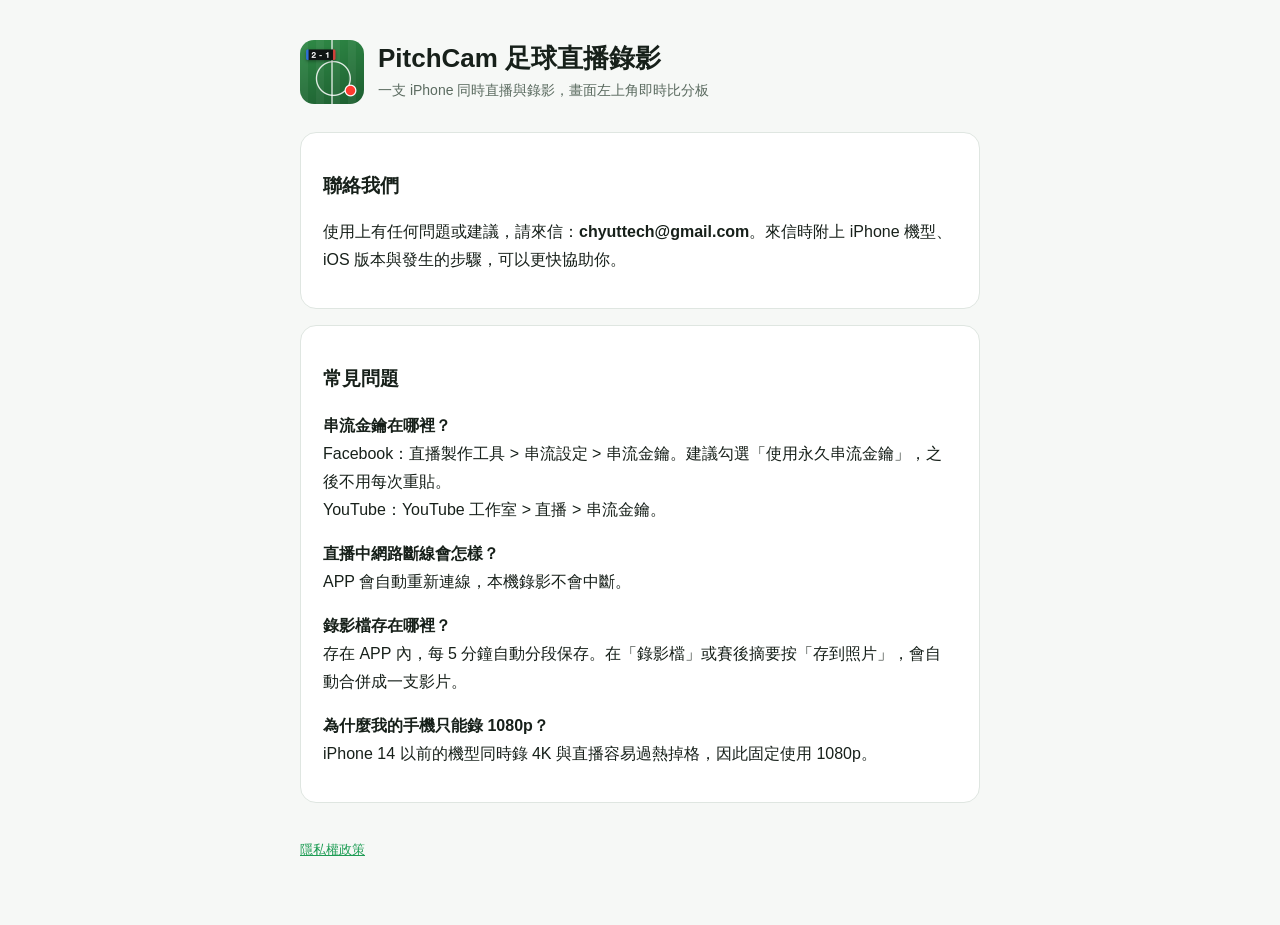
==== index.html @ 062f7261 "add" ====
<!doctype html>
<html lang="zh-Hant-TW">
<head>
<meta charset="utf-8">
<meta name="viewport" content="width=device-width, initial-scale=1">
<title>PitchCam 足球直播錄影｜支援</title>
<link rel="stylesheet" href="style.css">
</head>
<body>
<main>
  <header>
    <img src="icon.png" alt="PitchCam 圖示">
    <div>
      <h1>PitchCam 足球直播錄影</h1>
      <p class="sub">一支 iPhone 同時直播與錄影，畫面左上角即時比分板</p>
    </div>
  </header>

  <section>
    <h2>聯絡我們</h2>
    <p>使用上有任何問題或建議，請來信：<strong>chyuttech@gmail.com</strong>。來信時附上 iPhone 機型、iOS 版本與發生的步驟，可以更快協助你。</p>
  </section>

  <section>
    <h2>常見問題</h2>
    <p><strong>串流金鑰在哪裡？</strong><br>
    Facebook：直播製作工具 &gt; 串流設定 &gt; 串流金鑰。建議勾選「使用永久串流金鑰」，之後不用每次重貼。<br>
    YouTube：YouTube 工作室 &gt; 直播 &gt; 串流金鑰。</p>
    <p><strong>直播中網路斷線會怎樣？</strong><br>
    APP 會自動重新連線，本機錄影不會中斷。</p>
    <p><strong>錄影檔存在哪裡？</strong><br>
    存在 APP 內，每 5 分鐘自動分段保存。在「錄影檔」或賽後摘要按「存到照片」，會自動合併成一支影片。</p>
    <p><strong>為什麼我的手機只能錄 1080p？</strong><br>
    iPhone 14 以前的機型同時錄 4K 與直播容易過熱掉格，因此固定使用 1080p。</p>
  </section>

  <footer>
    <a href="privacy.html">隱私權政策</a>
  </footer>
</main>
</body>
</html>
---- style.css ----
:root { --bg: #f6f8f6; --card: #ffffff; --fg: #17201a; --dim: #5b6b60; --accent: #1f9d55; --line: #dfe6e1; color-scheme: light; }
@media (prefers-color-scheme: dark) { :root { --bg: #0f1411; --card: #18201b; --fg: #e8efe9; --dim: #9aaba0; --accent: #3ddc84; --line: #26302a; color-scheme: dark; } }
* { box-sizing: border-box; }
body { margin: 0; background: var(--bg); color: var(--fg); font: 16px/1.75 -apple-system, "PingFang TC", "Noto Sans TC", sans-serif; }
main { max-width: 720px; margin: 0 auto; padding: 40px 20px 64px; }
header { display: flex; align-items: center; gap: 14px; margin-bottom: 28px; }
header img { width: 64px; height: 64px; border-radius: 14px; }
h1 { font-size: 26px; line-height: 1.3; margin: 0; }
h2 { font-size: 19px; margin: 32px 0 8px; }
.sub { color: var(--dim); margin: 2px 0 0; font-size: 14px; }
section { background: var(--card); border: 1px solid var(--line); border-radius: 16px; padding: 4px 22px 18px; margin-top: 16px; }
table { width: 100%; border-collapse: collapse; font-size: 15px; }
th, td { text-align: left; padding: 8px 6px; border-bottom: 1px solid var(--line); vertical-align: top; }
th { color: var(--dim); font-weight: 600; }
a { color: var(--accent); }
.wrap { overflow-x: auto; }
footer { margin-top: 36px; color: var(--dim); font-size: 13px; }
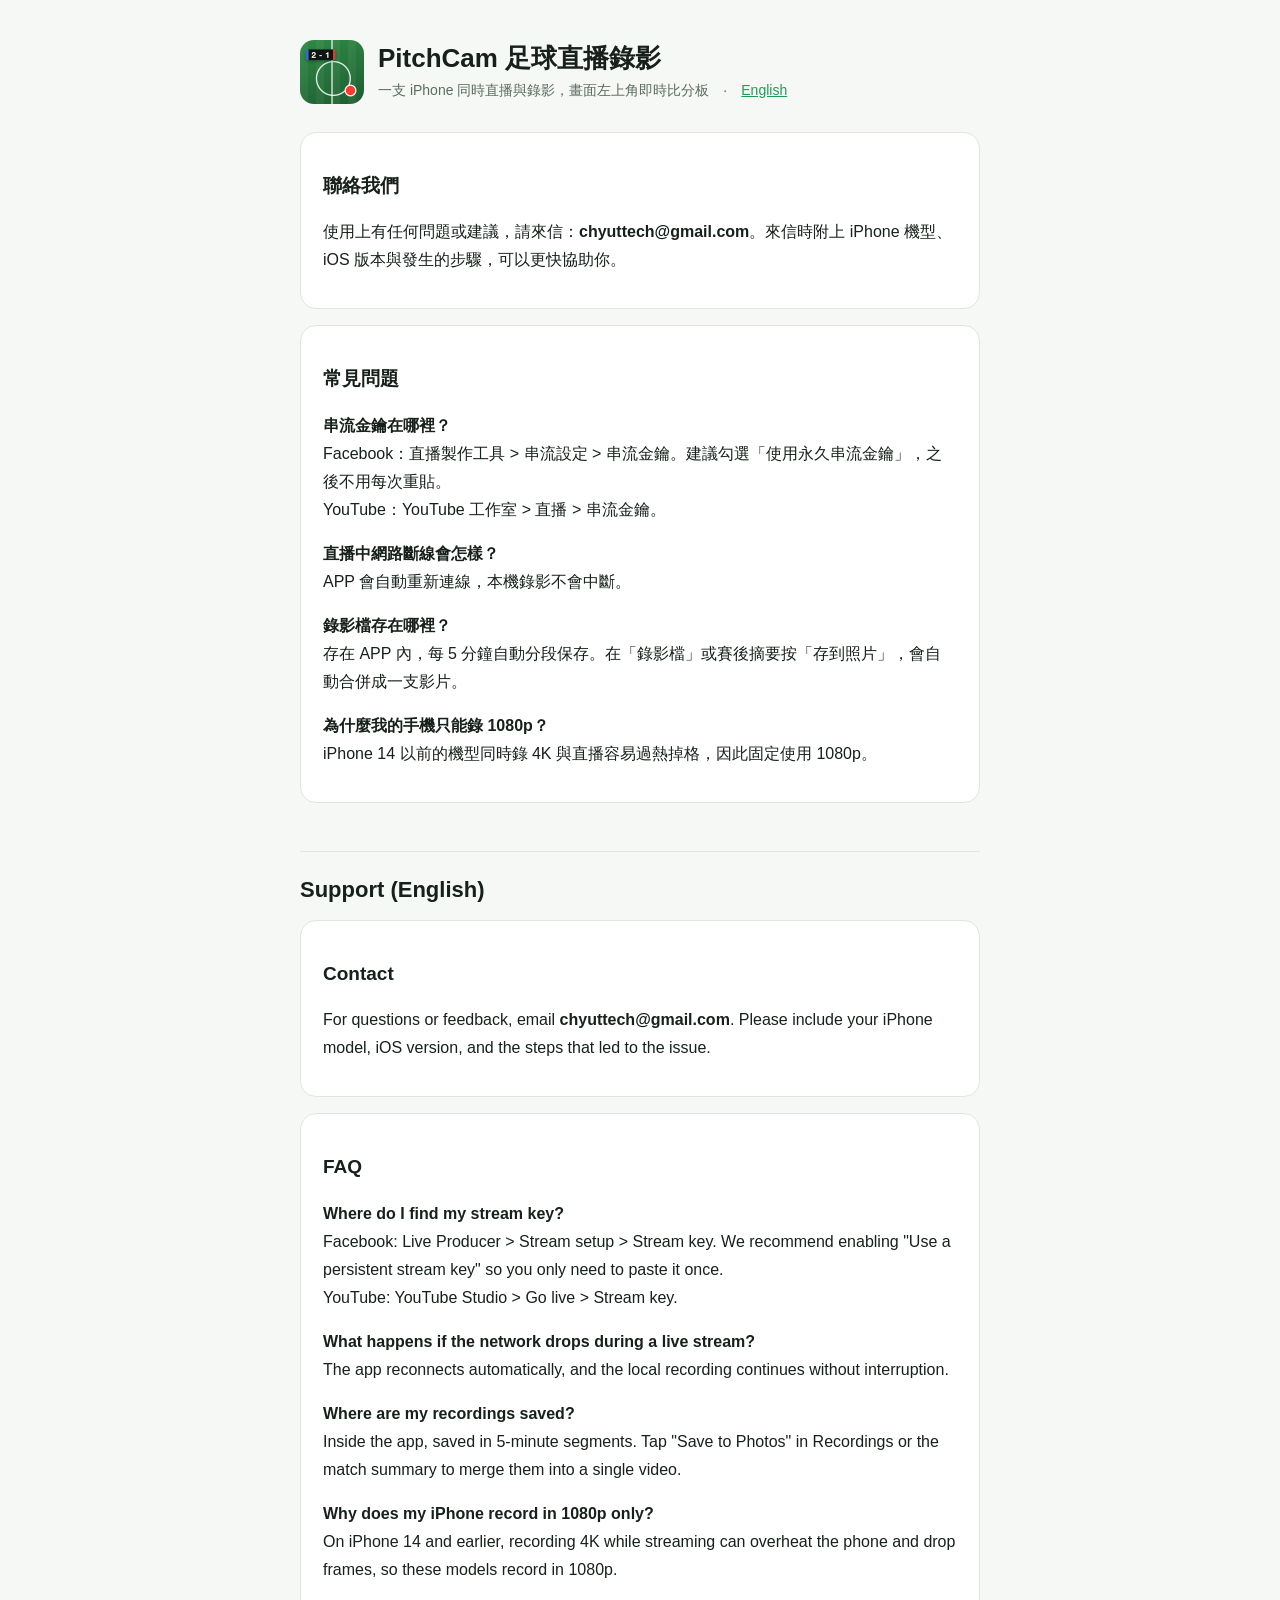
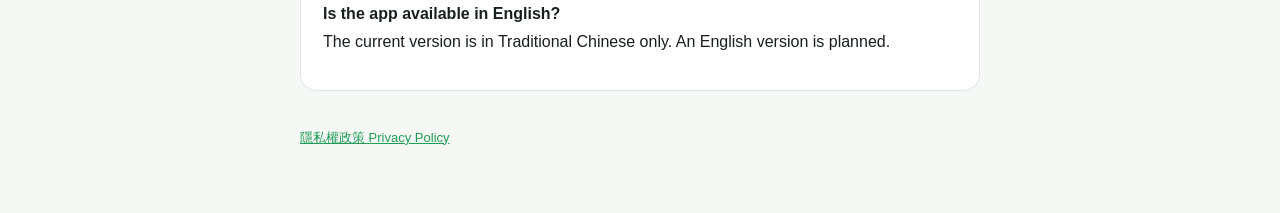
==== commit 9eb73ac1: "新增英文版本" ====
--- a/index.html
+++ b/index.html
@@ -12,7 +12,7 @@
     <img src="icon.png" alt="PitchCam 圖示">
     <div>
       <h1>PitchCam 足球直播錄影</h1>
-      <p class="sub">一支 iPhone 同時直播與錄影，畫面左上角即時比分板</p>
+      <p class="sub">一支 iPhone 同時直播與錄影，畫面左上角即時比分板　·　<a href="#en">English</a></p>
     </div>
   </header>
 
@@ -34,8 +34,30 @@
     iPhone 14 以前的機型同時錄 4K 與直播容易過熱掉格，因此固定使用 1080p。</p>
   </section>
 
+  <h1 id="en" class="lang">Support (English)</h1>
+
+  <section>
+    <h2>Contact</h2>
+    <p>For questions or feedback, email <strong>chyuttech@gmail.com</strong>. Please include your iPhone model, iOS version, and the steps that led to the issue.</p>
+  </section>
+
+  <section>
+    <h2>FAQ</h2>
+    <p><strong>Where do I find my stream key?</strong><br>
+    Facebook: Live Producer &gt; Stream setup &gt; Stream key. We recommend enabling "Use a persistent stream key" so you only need to paste it once.<br>
+    YouTube: YouTube Studio &gt; Go live &gt; Stream key.</p>
+    <p><strong>What happens if the network drops during a live stream?</strong><br>
+    The app reconnects automatically, and the local recording continues without interruption.</p>
+    <p><strong>Where are my recordings saved?</strong><br>
+    Inside the app, saved in 5-minute segments. Tap "Save to Photos" in Recordings or the match summary to merge them into a single video.</p>
+    <p><strong>Why does my iPhone record in 1080p only?</strong><br>
+    On iPhone 14 and earlier, recording 4K while streaming can overheat the phone and drop frames, so these models record in 1080p.</p>
+    <p><strong>Is the app available in English?</strong><br>
+    The current version is in Traditional Chinese only. An English version is planned.</p>
+  </section>
+
   <footer>
-    <a href="privacy.html">隱私權政策</a>
+    <a href="privacy.html">隱私權政策 Privacy Policy</a>
   </footer>
 </main>
 </body>
--- a/style.css
+++ b/style.css
@@ -15,3 +15,4 @@
 a { color: var(--accent); }
 .wrap { overflow-x: auto; }
 footer { margin-top: 36px; color: var(--dim); font-size: 13px; }
+h1.lang { font-size: 22px; margin: 48px 0 0; padding-top: 24px; border-top: 1px solid var(--line); }
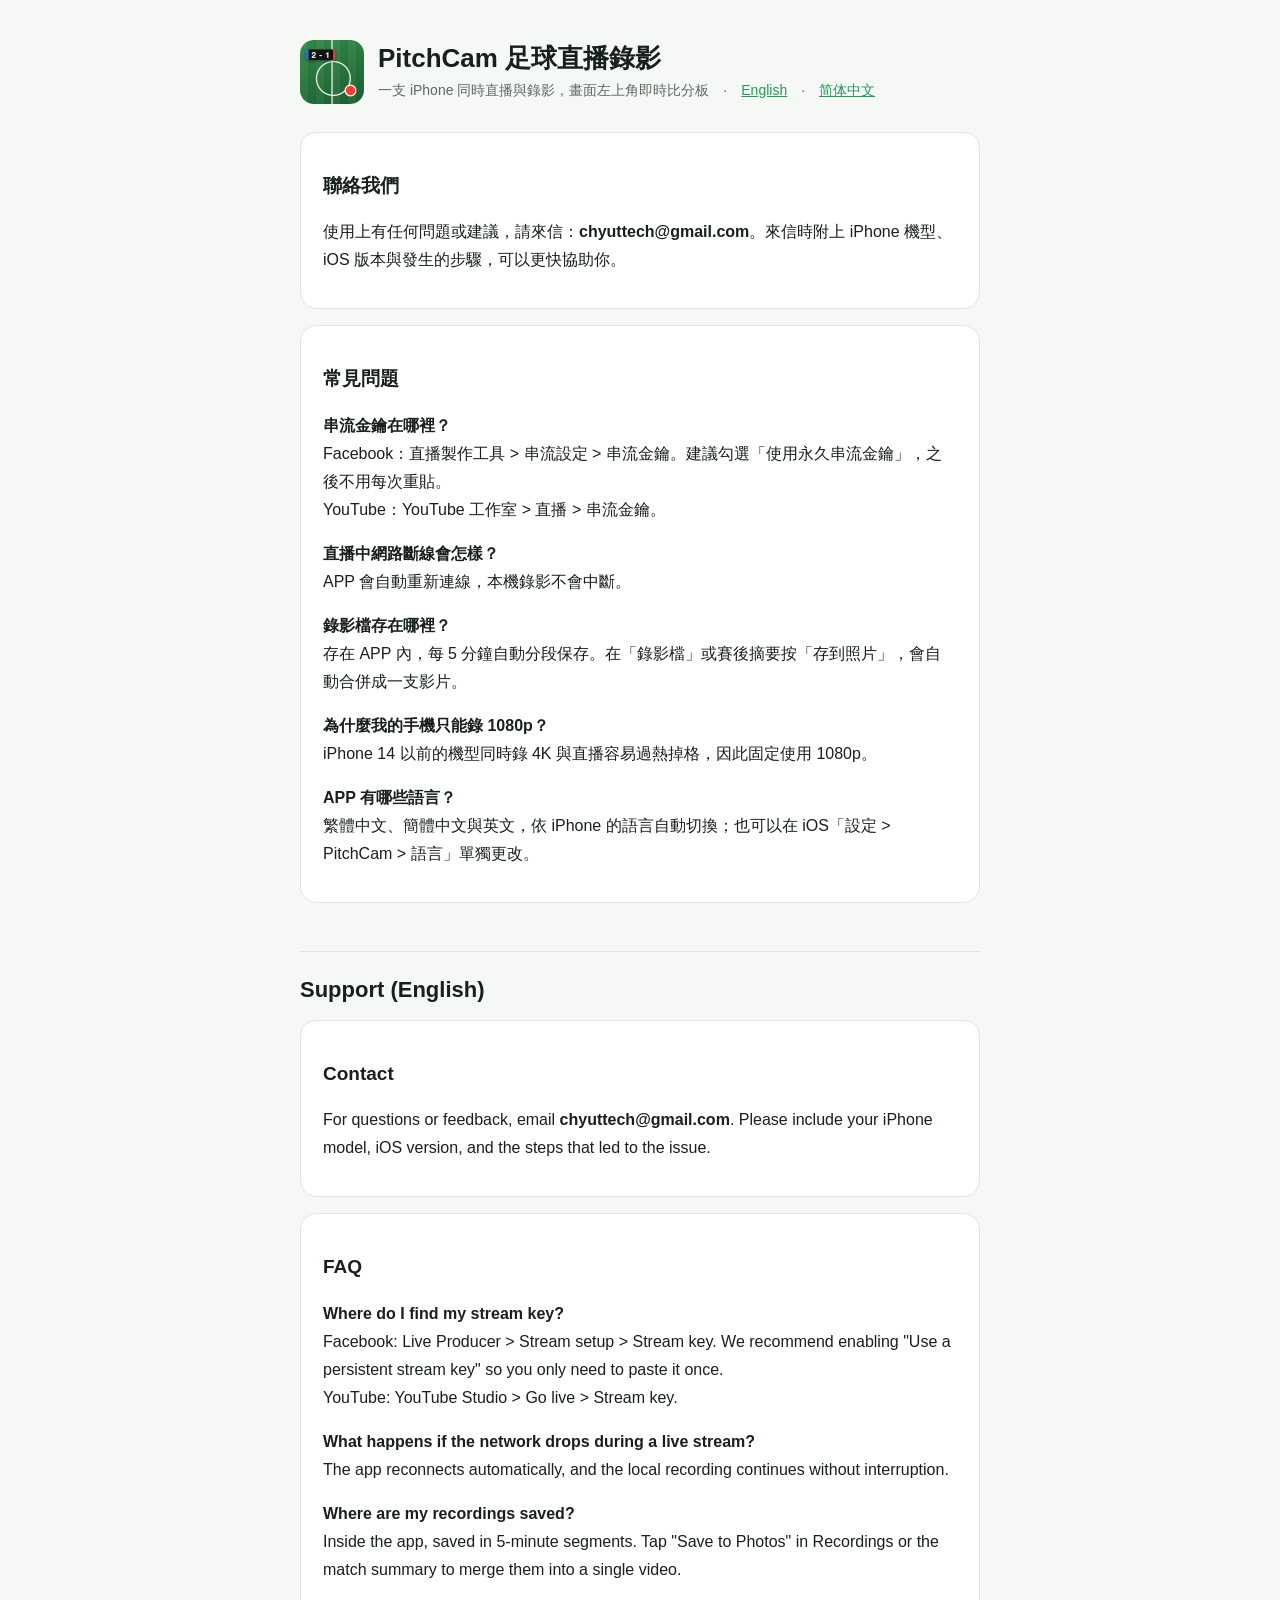
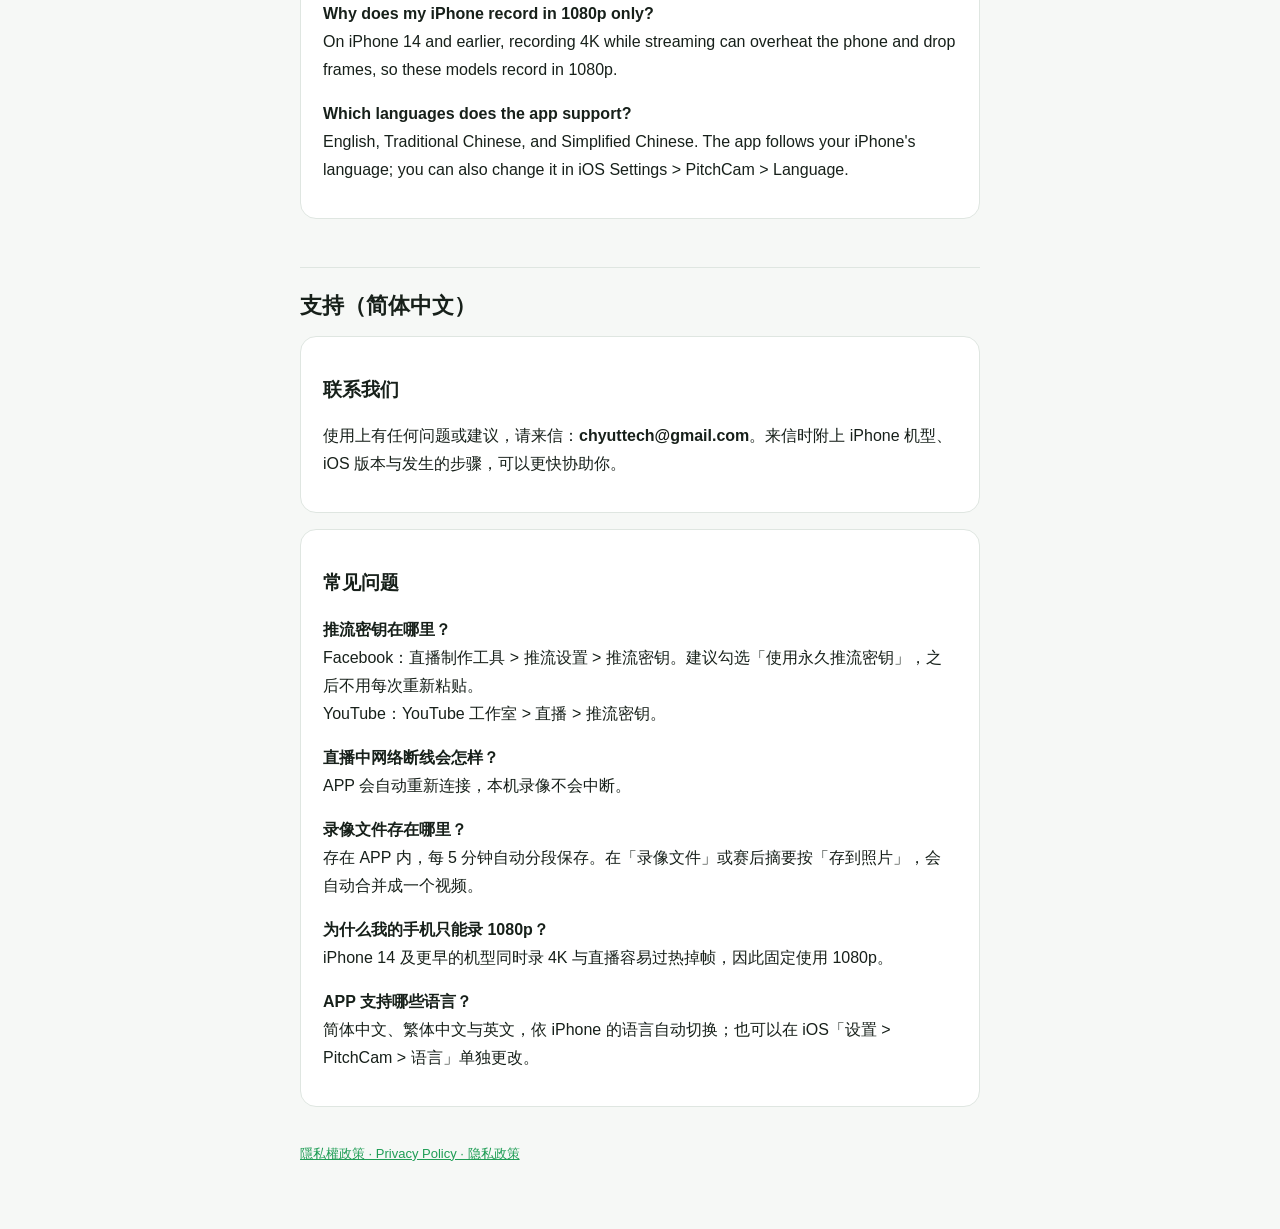
==== commit fd583da2: "docs: 支援頁與隱私權政策新增簡體中文，更新 APP 語言說明 Co-Authored-By: Claude Opus 5.5 <noreply@anthropic.com>" ====
--- a/index.html
+++ b/index.html
@@ -12,7 +12,7 @@
     <img src="icon.png" alt="PitchCam 圖示">
     <div>
       <h1>PitchCam 足球直播錄影</h1>
-      <p class="sub">一支 iPhone 同時直播與錄影，畫面左上角即時比分板　·　<a href="#en">English</a></p>
+      <p class="sub">一支 iPhone 同時直播與錄影，畫面左上角即時比分板　·　<a href="#en">English</a>　·　<a href="#zh-hans">简体中文</a></p>
     </div>
   </header>
 
@@ -32,6 +32,8 @@
     存在 APP 內，每 5 分鐘自動分段保存。在「錄影檔」或賽後摘要按「存到照片」，會自動合併成一支影片。</p>
     <p><strong>為什麼我的手機只能錄 1080p？</strong><br>
     iPhone 14 以前的機型同時錄 4K 與直播容易過熱掉格，因此固定使用 1080p。</p>
+    <p><strong>APP 有哪些語言？</strong><br>
+    繁體中文、簡體中文與英文，依 iPhone 的語言自動切換；也可以在 iOS「設定 &gt; PitchCam &gt; 語言」單獨更改。</p>
   </section>
 
   <h1 id="en" class="lang">Support (English)</h1>
@@ -52,12 +54,34 @@
     Inside the app, saved in 5-minute segments. Tap "Save to Photos" in Recordings or the match summary to merge them into a single video.</p>
     <p><strong>Why does my iPhone record in 1080p only?</strong><br>
     On iPhone 14 and earlier, recording 4K while streaming can overheat the phone and drop frames, so these models record in 1080p.</p>
-    <p><strong>Is the app available in English?</strong><br>
-    The current version is in Traditional Chinese only. An English version is planned.</p>
+    <p><strong>Which languages does the app support?</strong><br>
+    English, Traditional Chinese, and Simplified Chinese. The app follows your iPhone's language; you can also change it in iOS Settings &gt; PitchCam &gt; Language.</p>
+  </section>
+
+  <h1 id="zh-hans" class="lang">支持（简体中文）</h1>
+
+  <section>
+    <h2>联系我们</h2>
+    <p>使用上有任何问题或建议，请来信：<strong>chyuttech@gmail.com</strong>。来信时附上 iPhone 机型、iOS 版本与发生的步骤，可以更快协助你。</p>
+  </section>
+
+  <section>
+    <h2>常见问题</h2>
+    <p><strong>推流密钥在哪里？</strong><br>
+    Facebook：直播制作工具 &gt; 推流设置 &gt; 推流密钥。建议勾选「使用永久推流密钥」，之后不用每次重新粘贴。<br>
+    YouTube：YouTube 工作室 &gt; 直播 &gt; 推流密钥。</p>
+    <p><strong>直播中网络断线会怎样？</strong><br>
+    APP 会自动重新连接，本机录像不会中断。</p>
+    <p><strong>录像文件存在哪里？</strong><br>
+    存在 APP 内，每 5 分钟自动分段保存。在「录像文件」或赛后摘要按「存到照片」，会自动合并成一个视频。</p>
+    <p><strong>为什么我的手机只能录 1080p？</strong><br>
+    iPhone 14 及更早的机型同时录 4K 与直播容易过热掉帧，因此固定使用 1080p。</p>
+    <p><strong>APP 支持哪些语言？</strong><br>
+    简体中文、繁体中文与英文，依 iPhone 的语言自动切换；也可以在 iOS「设置 &gt; PitchCam &gt; 语言」单独更改。</p>
   </section>
 
   <footer>
-    <a href="privacy.html">隱私權政策 Privacy Policy</a>
+    <a href="privacy.html">隱私權政策 · Privacy Policy · 隐私政策</a>
   </footer>
 </main>
 </body>
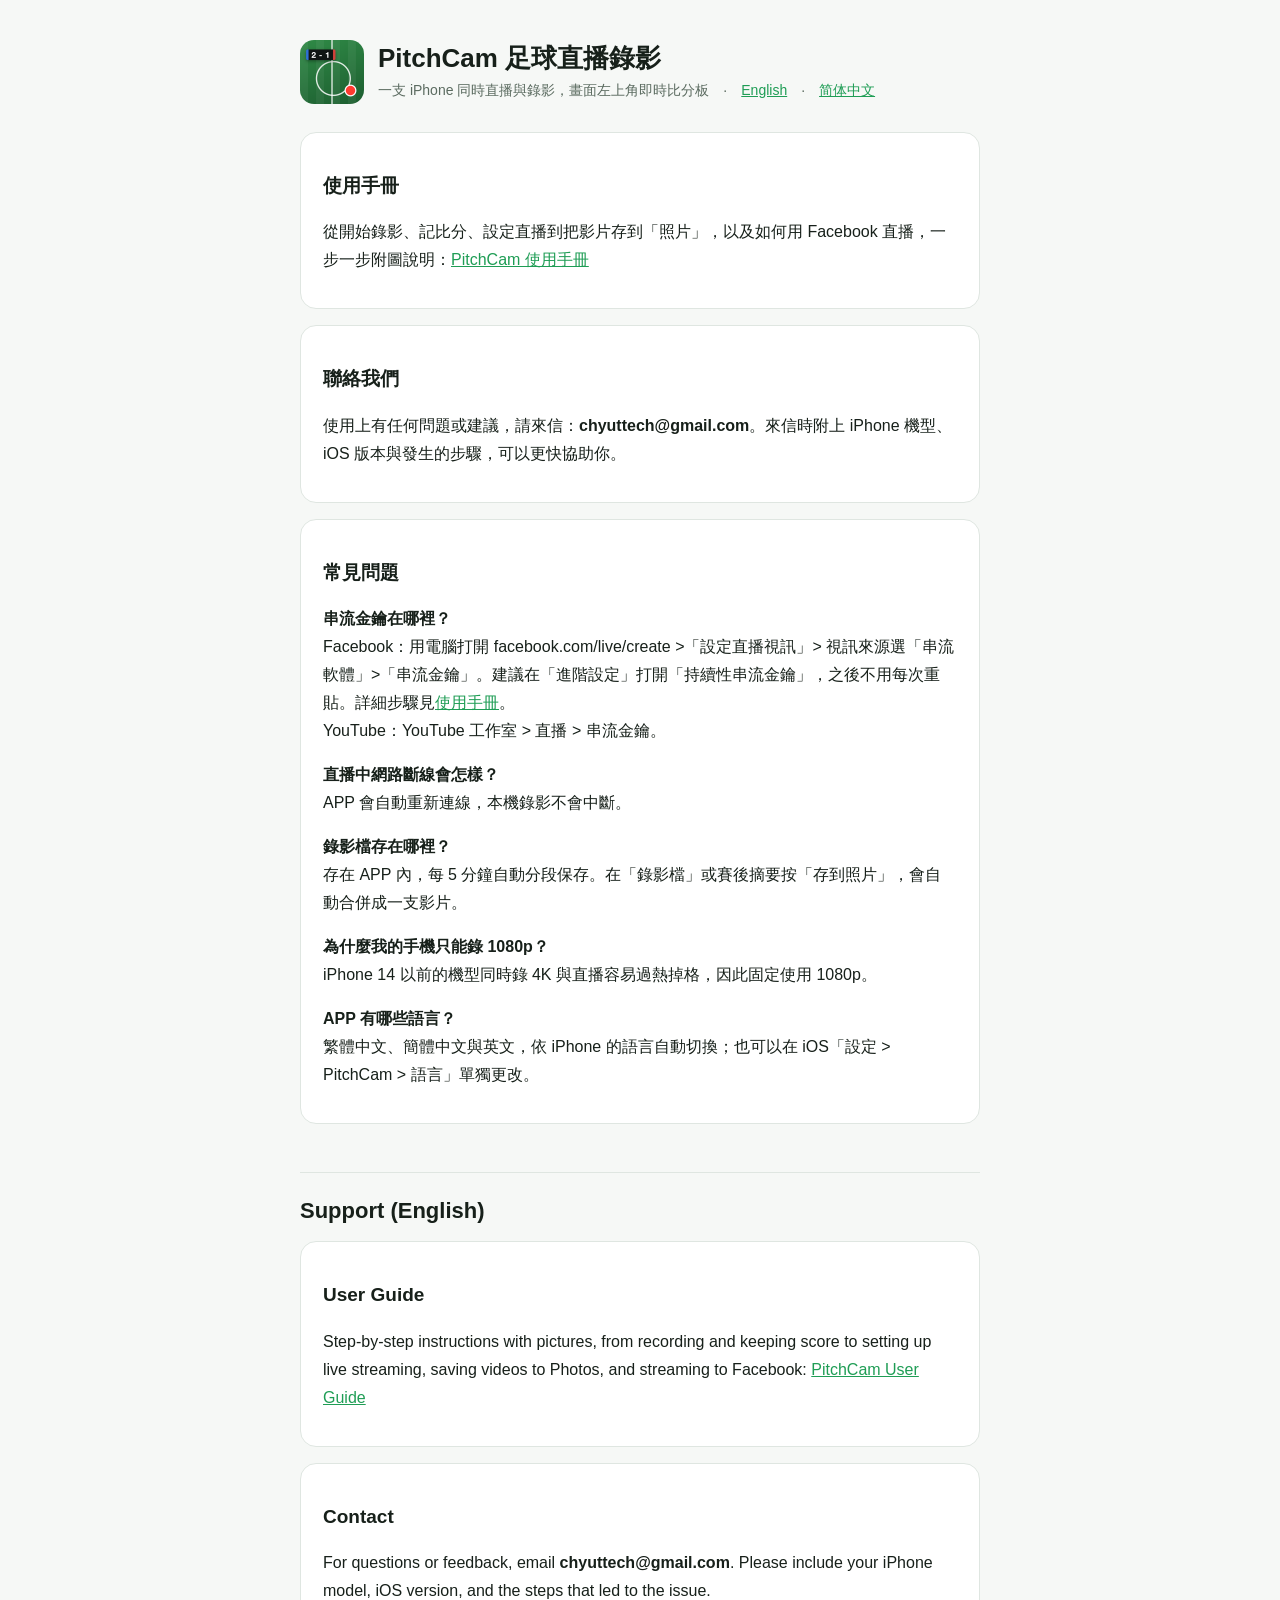
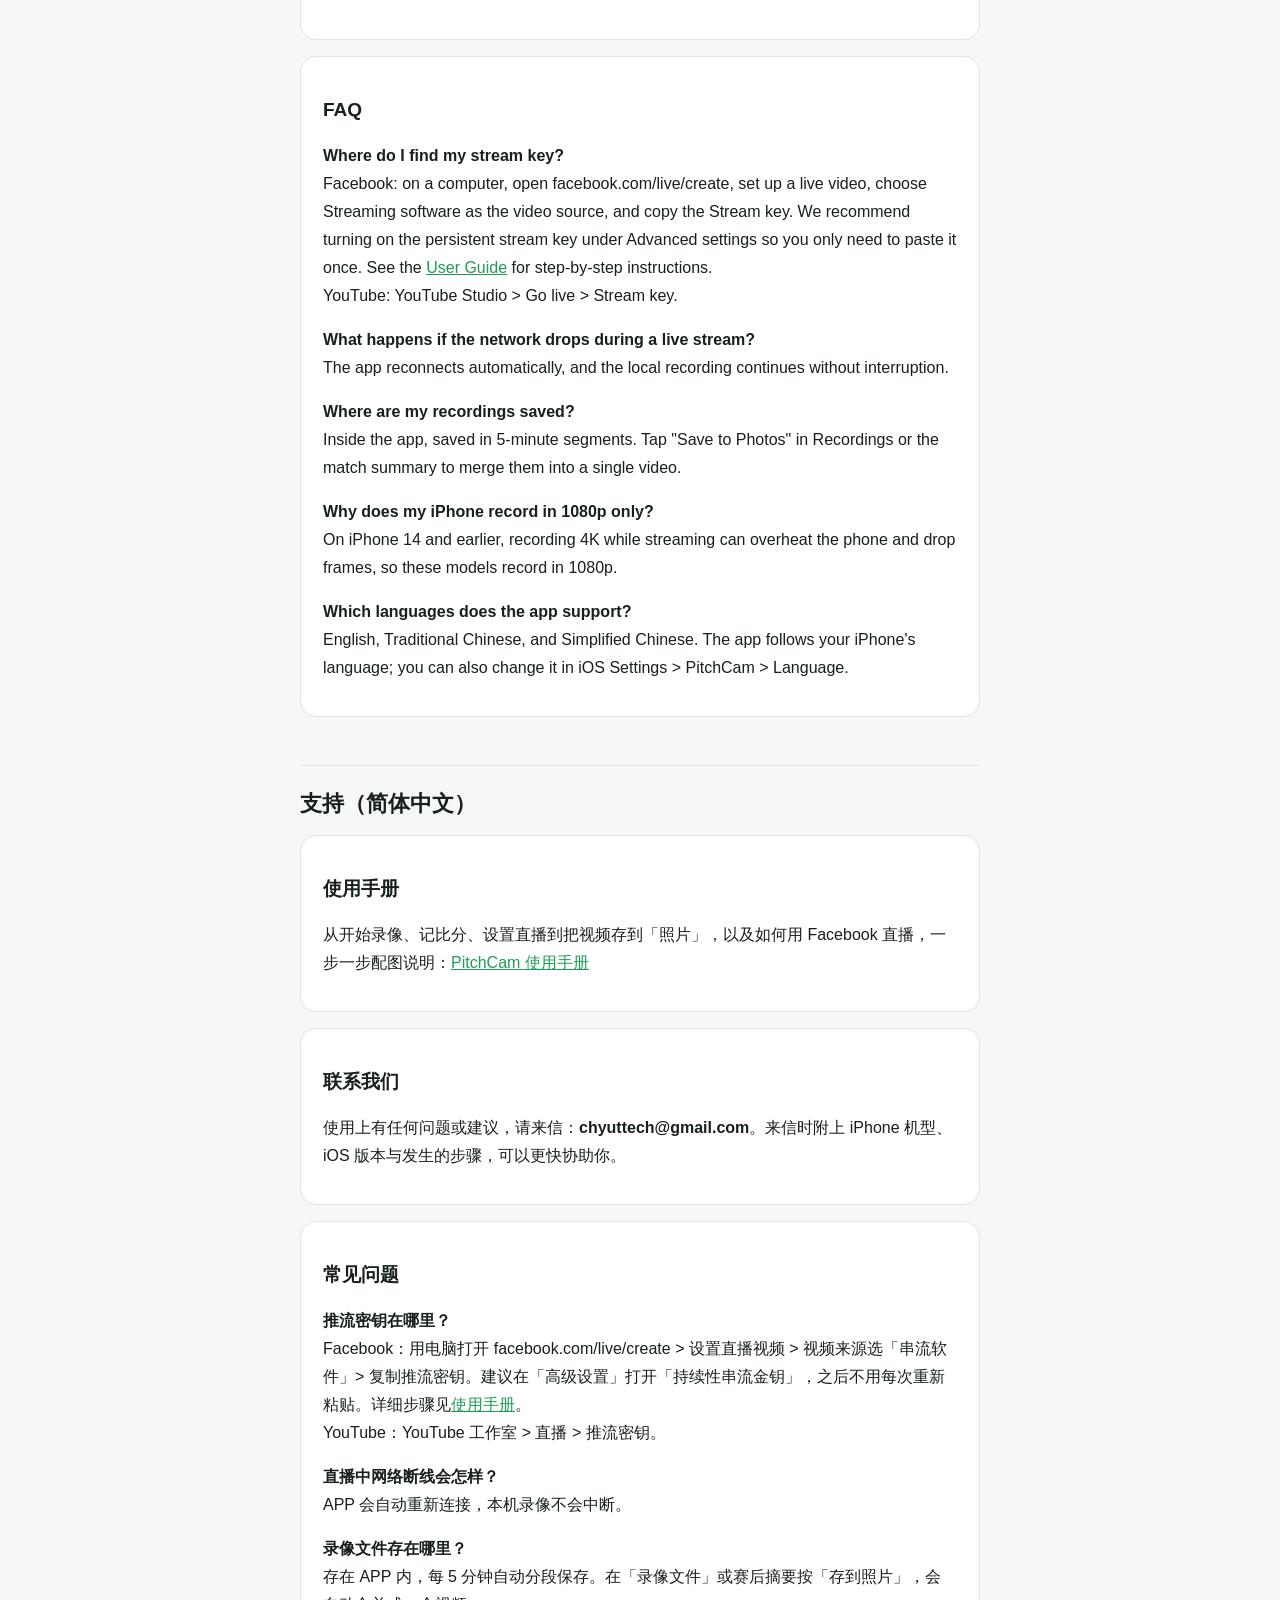
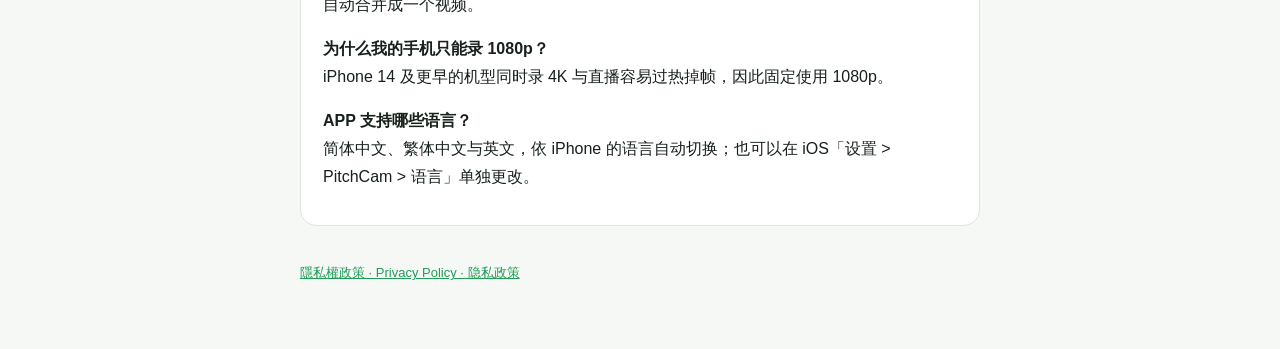
==== commit 9369dad4: "docs: 新增繁中、簡中、英文使用者手冊，首頁加入手冊連結並更新 Facebook 串流金鑰說明 Co-Authored-By: Claude Opus 5.5 <noreply@anthropic" ====
--- a/index.html
+++ b/index.html
@@ -17,6 +17,11 @@
   </header>
 
   <section>
+    <h2>使用手冊</h2>
+    <p>從開始錄影、記比分、設定直播到把影片存到「照片」，以及如何用 Facebook 直播，一步一步附圖說明：<a href="manual.html">PitchCam 使用手冊</a></p>
+  </section>
+
+  <section>
     <h2>聯絡我們</h2>
     <p>使用上有任何問題或建議，請來信：<strong>chyuttech@gmail.com</strong>。來信時附上 iPhone 機型、iOS 版本與發生的步驟，可以更快協助你。</p>
   </section>
@@ -24,7 +29,7 @@
   <section>
     <h2>常見問題</h2>
     <p><strong>串流金鑰在哪裡？</strong><br>
-    Facebook：直播製作工具 &gt; 串流設定 &gt; 串流金鑰。建議勾選「使用永久串流金鑰」，之後不用每次重貼。<br>
+    Facebook：用電腦打開 facebook.com/live/create &gt;「設定直播視訊」&gt; 視訊來源選「串流軟體」&gt;「串流金鑰」。建議在「進階設定」打開「持續性串流金鑰」，之後不用每次重貼。詳細步驟見<a href="manual.html#fb-key">使用手冊</a>。<br>
     YouTube：YouTube 工作室 &gt; 直播 &gt; 串流金鑰。</p>
     <p><strong>直播中網路斷線會怎樣？</strong><br>
     APP 會自動重新連線，本機錄影不會中斷。</p>
@@ -39,6 +44,11 @@
   <h1 id="en" class="lang">Support (English)</h1>
 
   <section>
+    <h2>User Guide</h2>
+    <p>Step-by-step instructions with pictures, from recording and keeping score to setting up live streaming, saving videos to Photos, and streaming to Facebook: <a href="manual-en.html">PitchCam User Guide</a></p>
+  </section>
+
+  <section>
     <h2>Contact</h2>
     <p>For questions or feedback, email <strong>chyuttech@gmail.com</strong>. Please include your iPhone model, iOS version, and the steps that led to the issue.</p>
   </section>
@@ -46,7 +56,7 @@
   <section>
     <h2>FAQ</h2>
     <p><strong>Where do I find my stream key?</strong><br>
-    Facebook: Live Producer &gt; Stream setup &gt; Stream key. We recommend enabling "Use a persistent stream key" so you only need to paste it once.<br>
+    Facebook: on a computer, open facebook.com/live/create, set up a live video, choose Streaming software as the video source, and copy the Stream key. We recommend turning on the persistent stream key under Advanced settings so you only need to paste it once. See the <a href="manual-en.html#fb-key">User Guide</a> for step-by-step instructions.<br>
     YouTube: YouTube Studio &gt; Go live &gt; Stream key.</p>
     <p><strong>What happens if the network drops during a live stream?</strong><br>
     The app reconnects automatically, and the local recording continues without interruption.</p>
@@ -61,6 +71,11 @@
   <h1 id="zh-hans" class="lang">支持（简体中文）</h1>
 
   <section>
+    <h2>使用手册</h2>
+    <p>从开始录像、记比分、设置直播到把视频存到「照片」，以及如何用 Facebook 直播，一步一步配图说明：<a href="manual-zh-hans.html">PitchCam 使用手册</a></p>
+  </section>
+
+  <section>
     <h2>联系我们</h2>
     <p>使用上有任何问题或建议，请来信：<strong>chyuttech@gmail.com</strong>。来信时附上 iPhone 机型、iOS 版本与发生的步骤，可以更快协助你。</p>
   </section>
@@ -68,7 +83,7 @@
   <section>
     <h2>常见问题</h2>
     <p><strong>推流密钥在哪里？</strong><br>
-    Facebook：直播制作工具 &gt; 推流设置 &gt; 推流密钥。建议勾选「使用永久推流密钥」，之后不用每次重新粘贴。<br>
+    Facebook：用电脑打开 facebook.com/live/create &gt; 设置直播视频 &gt; 视频来源选「串流软件」&gt; 复制推流密钥。建议在「高级设置」打开「持续性串流金钥」，之后不用每次重新粘贴。详细步骤见<a href="manual-zh-hans.html#fb-key">使用手册</a>。<br>
     YouTube：YouTube 工作室 &gt; 直播 &gt; 推流密钥。</p>
     <p><strong>直播中网络断线会怎样？</strong><br>
     APP 会自动重新连接，本机录像不会中断。</p>
--- a/style.css
+++ b/style.css
@@ -16,3 +16,25 @@
 .wrap { overflow-x: auto; }
 footer { margin-top: 36px; color: var(--dim); font-size: 13px; }
 h1.lang { font-size: 22px; margin: 48px 0 0; padding-top: 24px; border-top: 1px solid var(--line); }
+/* 使用者手冊 */
+.manual main { max-width: 860px; }
+.manual { font-size: 17px; }
+.toc ol { padding-left: 22px; margin: 8px 0; }
+.toc li { margin: 2px 0; }
+.manual section h2 { scroll-margin-top: 16px; }
+ol.steps { list-style: none; counter-reset: step; padding: 0; margin: 12px 0; }
+ol.steps > li { counter-increment: step; position: relative; padding: 2px 0 10px 44px; }
+ol.steps > li::before { content: counter(step); position: absolute; left: 0; top: 2px; width: 30px; height: 30px; border-radius: 50%; background: var(--accent); color: #fff; font-weight: 700; font-size: 15px; display: flex; align-items: center; justify-content: center; }
+.btn { display: inline-block; padding: 0 6px; border: 1px solid var(--line); border-radius: 6px; background: var(--bg); font-weight: 600; white-space: nowrap; }
+.mk { display: inline-flex; align-items: center; justify-content: center; width: 22px; height: 22px; border-radius: 50%; background: #e5484d; color: #fff; font-size: 13px; font-weight: 700; vertical-align: 2px; }
+.note { border-left: 4px solid #e5a000; background: color-mix(in srgb, #e5a000 10%, transparent); padding: 8px 12px; border-radius: 6px; margin: 12px 0; }
+.note.warn { border-color: #e5484d; background: color-mix(in srgb, #e5484d 10%, transparent); }
+figure.shot { position: relative; margin: 14px 0; }
+figure.shot img { display: block; width: 100%; height: auto; border-radius: 10px; border: 1px solid var(--line); }
+figure.shot figcaption { color: var(--dim); font-size: 14px; margin-top: 6px; }
+.shot-wrap { position: relative; }
+.shot-wrap .box { position: absolute; border: 2px solid #e5484d; border-radius: 6px; pointer-events: none; }
+.shot-wrap .box span { position: absolute; left: -4px; top: -28px; width: 24px; height: 24px; border-radius: 50%; background: #e5484d; color: #fff; font-size: 13px; font-weight: 700; display: flex; align-items: center; justify-content: center; box-shadow: 0 0 0 2px #fff; }
+.langs { color: var(--dim); font-size: 14px; }
+.shot-wrap .box.below span { top: auto; bottom: -28px; }
+@media (max-width: 520px) { .shot-wrap .box span { width: 18px; height: 18px; font-size: 11px; left: -3px; top: -21px; } .shot-wrap .box.below span { top: auto; bottom: -21px; } .manual { font-size: 16px; } }
